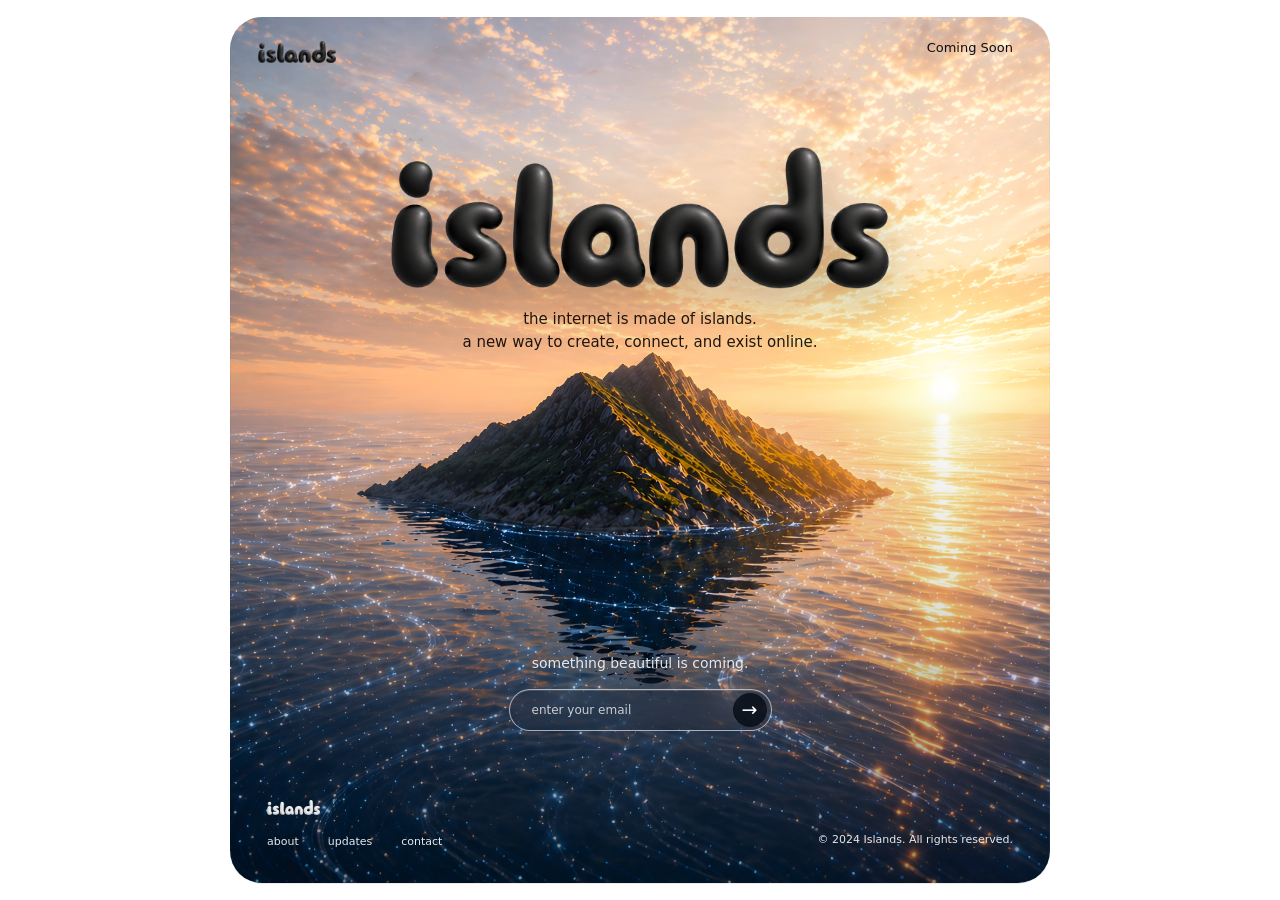
==== index.html @ f70320a6 "Create islands landing page" ====
<!doctype html>
<html lang="en">
  <head>
    <meta charset="UTF-8" />
    <meta name="viewport" content="width=device-width, initial-scale=1.0" />
    <title>islands - Coming Soon</title>
    <meta
      name="description"
      content="The internet is made of islands. A new way to create, connect, and exist online."
    />
    <link rel="preload" as="image" href="./islands-bg-optimized.jpg" />
    <link rel="preload" as="image" href="./islands-word.png" />
    <link rel="stylesheet" href="./styles.css" />
  </head>
  <body>
    <main class="stage" aria-labelledby="hero-title">
      <div class="hero-bg" aria-hidden="true"></div>

      <header class="site-header">
        <img class="header-mark" src="./islands-word.png" alt="islands" />
        <p>Coming Soon</p>
      </header>

      <section class="hero">
        <img id="hero-title" class="hero-wordmark" src="./islands-word.png" alt="islands" />
        <div class="intro-copy">
          <p>the internet is made of islands.</p>
          <p>a new way to create, connect, and exist online.</p>
        </div>
      </section>

      <section class="signup" aria-label="Email updates">
        <p>something beautiful is coming.</p>
        <form onsubmit="event.preventDefault(); this.dataset.sent = 'true';">
          <label class="sr-only" for="email">Email address</label>
          <input id="email" name="email" type="email" placeholder="enter your email" autocomplete="email" />
          <button type="submit" aria-label="Join the waitlist">
            <span aria-hidden="true">→</span>
          </button>
        </form>
      </section>

      <footer class="site-footer">
        <div>
          <img class="footer-mark" src="./islands-word_white.png" alt="islands" />
          <nav aria-label="Footer">
            <a href="#about">about</a>
            <a href="#updates">updates</a>
            <a href="mailto:hello@islands.bio">contact</a>
          </nav>
        </div>
        <p>© 2024 Islands. All rights reserved.</p>
      </footer>
    </main>
  </body>
</html>
---- styles.css ----
:root {
  --ink: #0c0d11;
  --white: #fff;
  --soft-white: rgba(255, 255, 255, 0.86);
  --line: rgba(255, 255, 255, 0.62);
}

* {
  box-sizing: border-box;
}

html,
body {
  min-height: 100%;
  margin: 0;
}

body {
  min-height: 100svh;
  display: grid;
  place-items: center;
  padding: 17px;
  color: var(--ink);
  background: var(--white);
  font-family: Inter, ui-sans-serif, system-ui, -apple-system, BlinkMacSystemFont, "Segoe UI", sans-serif;
  letter-spacing: 0;
}

a {
  color: inherit;
  text-decoration: none;
}

.stage {
  position: relative;
  width: min(820px, calc(100vw - 74px));
  min-height: min(1000px, calc(100svh - 34px));
  overflow: hidden;
  isolation: isolate;
  border-radius: 32px;
  display: grid;
  grid-template-rows: auto 1fr auto auto;
  padding: 31px 37px 35px;
  box-shadow: 0 1px 0 rgba(9, 12, 16, 0.08);
}

.hero-bg {
  position: absolute;
  inset: 0;
  z-index: -2;
  background-image: url("./islands-bg-optimized.jpg");
  background-size: cover;
  background-position: 50% 56%;
  filter: saturate(1.02) contrast(1.01);
}

.hero-bg::after {
  content: "";
  position: absolute;
  inset: 0;
  z-index: 1;
  background:
    linear-gradient(to bottom, rgba(255, 255, 255, 0.03), transparent 42%, rgba(0, 8, 18, 0.11) 66%, rgba(0, 8, 18, 0.48) 100%),
    radial-gradient(circle at 72% 17%, rgba(255, 230, 180, 0.12), transparent 34%);
  pointer-events: none;
}

.site-header,
.site-footer {
  display: flex;
  align-items: flex-start;
  justify-content: space-between;
  gap: 24px;
}

.site-header {
  font-size: 13px;
  line-height: 1;
  transform: translateY(-7px);
}

.site-header p,
.site-footer p,
.signup p,
.intro-copy p {
  margin: 0;
}

.header-mark {
  width: 78px;
  height: auto;
  display: block;
  transform: translateX(-9px);
}

.hero {
  align-self: start;
  justify-self: center;
  width: 100%;
  padding-top: clamp(72px, 8.6svh, 94px);
  text-align: center;
}

.hero-wordmark {
  width: min(500px, 60vw);
  height: auto;
  display: block;
  margin: 0 auto;
  filter: drop-shadow(0 18px 24px rgba(0, 0, 0, 0.24));
}

.intro-copy {
  margin-top: 19px;
  font-size: 15px;
  line-height: 1.55;
  color: rgba(0, 0, 0, 0.88);
}

.signup {
  justify-self: center;
  align-self: end;
  width: min(263px, 100%);
  margin-bottom: 69px;
  color: var(--soft-white);
  text-align: center;
  font-size: 14px;
  line-height: 1.2;
  text-shadow: 0 1px 18px rgba(0, 0, 0, 0.42);
}

.signup form {
  height: 42px;
  margin-top: 17px;
  padding: 4px;
  display: flex;
  align-items: center;
  border: 1px solid var(--line);
  border-radius: 999px;
  background: rgba(5, 17, 30, 0.21);
  box-shadow: inset 0 1px 0 rgba(255, 255, 255, 0.14);
  backdrop-filter: blur(14px);
}

.signup input {
  min-width: 0;
  flex: 1;
  height: 100%;
  border: 0;
  outline: 0;
  padding: 0 18px;
  color: var(--white);
  background: transparent;
  font: inherit;
  font-size: 12px;
}

.signup input::placeholder {
  color: rgba(255, 255, 255, 0.75);
}

.signup button {
  width: 34px;
  height: 34px;
  border: 0;
  border-radius: 50%;
  display: grid;
  place-items: center;
  flex: 0 0 auto;
  color: var(--white);
  background: rgba(3, 9, 18, 0.78);
  font: inherit;
  font-size: 19px;
  line-height: 1;
  cursor: pointer;
  transition: transform 160ms ease, background-color 160ms ease;
}

.signup button:hover,
.signup button:focus-visible {
  transform: translateX(2px);
  background: rgba(3, 9, 18, 0.95);
}

.site-footer {
  color: var(--white);
  font-size: 11px;
  line-height: 1.1;
}

.footer-mark {
  width: 53px;
  height: auto;
  display: block;
  margin-bottom: 21px;
}

.site-footer nav {
  display: flex;
  align-items: center;
  gap: 29px;
}

.site-footer a,
.site-footer p {
  color: rgba(255, 255, 255, 0.9);
}

.site-footer a:hover,
.site-footer a:focus-visible {
  color: var(--white);
}

.site-footer > p {
  align-self: end;
  margin-bottom: 2px;
}

.sr-only {
  position: absolute;
  width: 1px;
  height: 1px;
  padding: 0;
  overflow: hidden;
  white-space: nowrap;
  clip: rect(0, 0, 0, 0);
  border: 0;
}

@media (max-width: 700px) {
  body {
    padding: 12px;
  }

  .stage {
    width: calc(100vw - 24px);
    min-height: calc(100svh - 24px);
    border-radius: 26px;
    padding: 24px 26px 29px;
  }

  .hero-bg {
    background-position: 50% 50%;
  }

  .header-mark {
    width: 78px;
  }

  .site-header {
    font-size: 12px;
  }

  .hero {
    padding-top: 13svh;
  }

  .hero-wordmark {
    width: min(440px, 80vw);
  }

  .intro-copy {
    margin-top: 18px;
    font-size: 14px;
  }

  .signup {
    margin-bottom: 46px;
  }

  .site-footer {
    display: grid;
    gap: 18px;
  }

  .footer-mark {
    margin-bottom: 17px;
  }

  .site-footer nav {
    gap: 24px;
  }

  .site-footer > p {
    justify-self: start;
  }
}

@media (max-height: 760px) {
  .hero {
    padding-top: 10svh;
  }

  .signup {
    margin-bottom: 36px;
  }
}
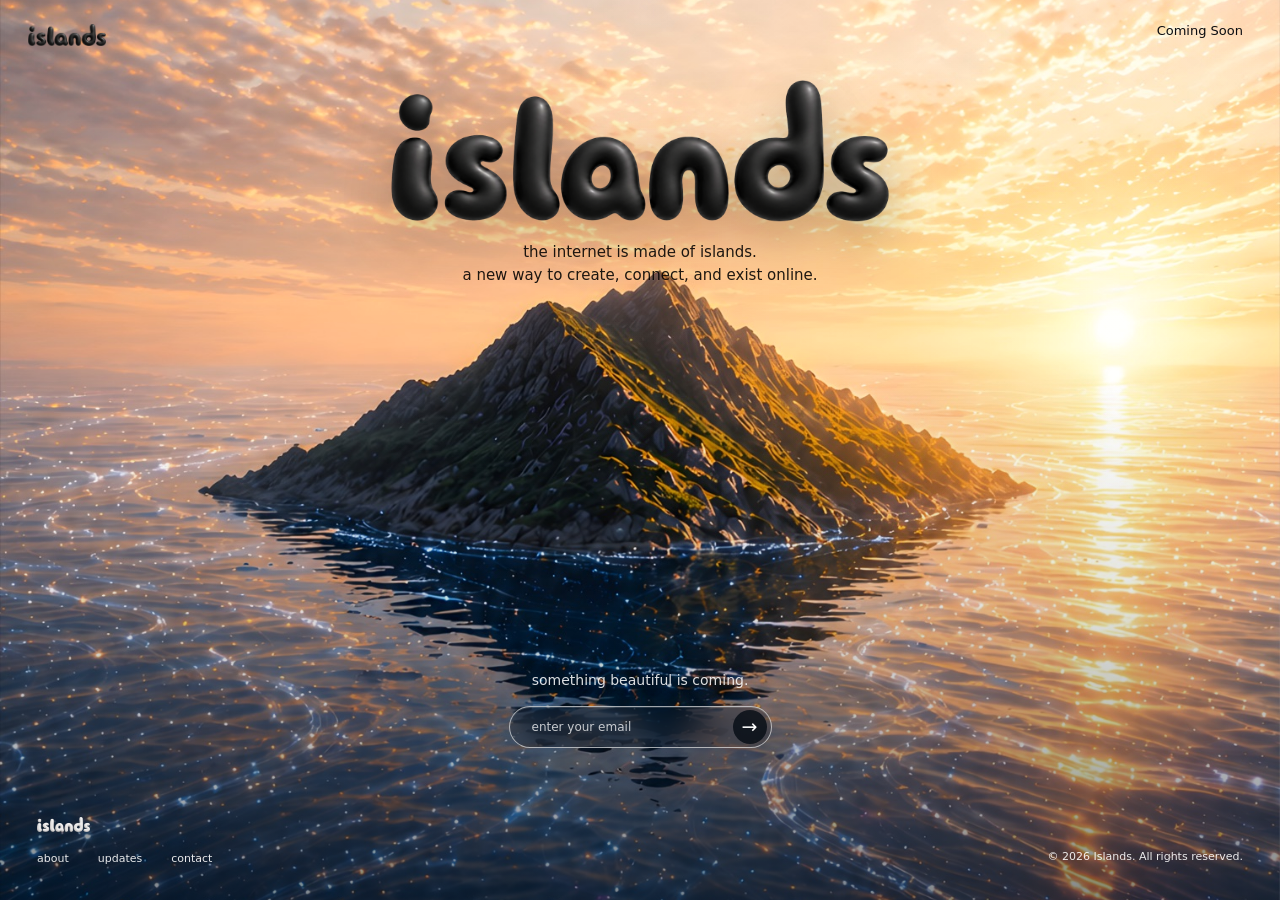
==== commit e4d9f9b7: "Adjust full-screen landing layout" ====
--- a/index.html
+++ b/index.html
@@ -49,7 +49,7 @@
             <a href="mailto:hello@islands.bio">contact</a>
           </nav>
         </div>
-        <p>© 2024 Islands. All rights reserved.</p>
+        <p>© 2026 Islands. All rights reserved.</p>
       </footer>
     </main>
   </body>
--- a/styles.css
+++ b/styles.css
@@ -19,7 +19,7 @@
   min-height: 100svh;
   display: grid;
   place-items: center;
-  padding: 17px;
+  padding: 0;
   color: var(--ink);
   background: var(--white);
   font-family: Inter, ui-sans-serif, system-ui, -apple-system, BlinkMacSystemFont, "Segoe UI", sans-serif;
@@ -33,11 +33,11 @@
 
 .stage {
   position: relative;
-  width: min(820px, calc(100vw - 74px));
-  min-height: min(1000px, calc(100svh - 34px));
+  width: 100vw;
+  min-height: 100svh;
   overflow: hidden;
   isolation: isolate;
-  border-radius: 32px;
+  border-radius: 0;
   display: grid;
   grid-template-rows: auto 1fr auto auto;
   padding: 31px 37px 35px;
@@ -97,7 +97,7 @@
   align-self: start;
   justify-self: center;
   width: 100%;
-  padding-top: clamp(72px, 8.6svh, 94px);
+  padding-top: clamp(22px, calc(8.6svh - 50px), 44px);
   text-align: center;
 }
 
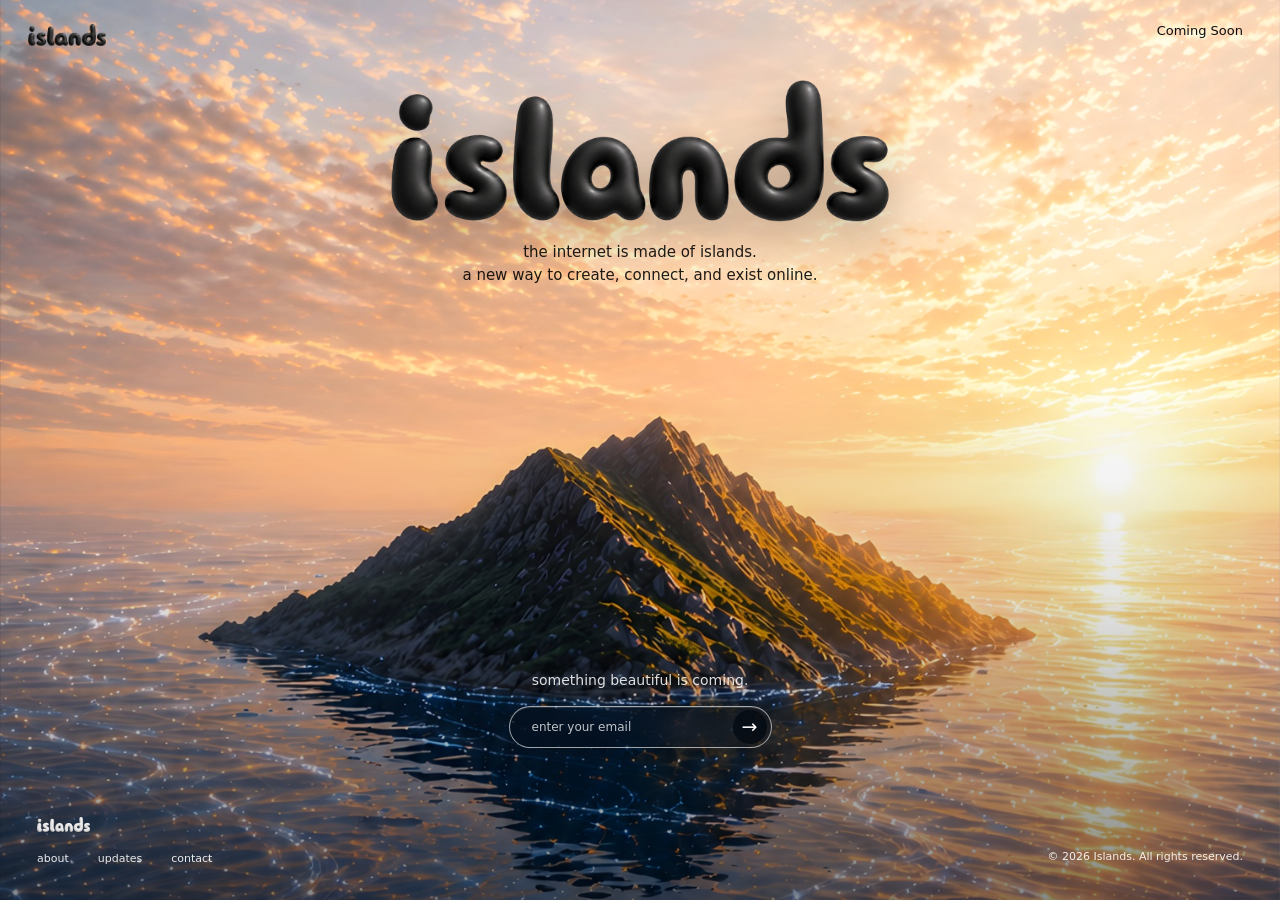
==== commit d1945703: "Add about page" ====
--- a/index.html
+++ b/index.html
@@ -44,7 +44,7 @@
         <div>
           <img class="footer-mark" src="./islands-word_white.png" alt="islands" />
           <nav aria-label="Footer">
-            <a href="#about">about</a>
+            <a href="./about.html">about</a>
             <a href="#updates">updates</a>
             <a href="mailto:hello@islands.bio">contact</a>
           </nav>
--- a/styles.css
+++ b/styles.css
@@ -50,7 +50,7 @@
   z-index: -2;
   background-image: url("./islands-bg-optimized.jpg");
   background-size: cover;
-  background-position: 50% 56%;
+  background-position: 50% 43%;
   filter: saturate(1.02) contrast(1.01);
 }
 
@@ -114,6 +114,7 @@
   font-size: 15px;
   line-height: 1.55;
   color: rgba(0, 0, 0, 0.88);
+  text-shadow: 0 1px 18px rgba(255, 255, 255, 0.34);
 }
 
 .signup {
@@ -294,3 +295,376 @@
     margin-bottom: 36px;
   }
 }
+
+.about-body {
+  display: block;
+  min-height: 100svh;
+  padding: 0;
+  color: rgba(255, 255, 255, 0.9);
+  background: #06111c;
+}
+
+.about-bg {
+  position: fixed;
+  inset: 0;
+  z-index: -2;
+  background-image: url("./islands-bg-optimized.jpg");
+  background-size: cover;
+  background-position: 50% 34%;
+  filter: saturate(0.95) contrast(0.98);
+}
+
+.about-bg::after {
+  content: "";
+  position: absolute;
+  inset: 0;
+  background:
+    linear-gradient(180deg, rgba(3, 9, 17, 0.44), rgba(3, 9, 17, 0.72) 42%, #06111c 100%),
+    radial-gradient(circle at 72% 9%, rgba(255, 217, 168, 0.24), transparent 34%);
+}
+
+.about-nav,
+.about-footer {
+  width: min(1160px, calc(100% - 48px));
+  margin: 0 auto;
+  display: flex;
+  align-items: center;
+  justify-content: space-between;
+  gap: 24px;
+}
+
+.about-nav {
+  padding: 28px 0;
+}
+
+.about-nav > a:last-child,
+.about-footer > a:last-child,
+.about-home-link {
+  color: rgba(255, 255, 255, 0.78);
+  font-size: 14px;
+}
+
+.about-nav > a:last-child:hover,
+.about-footer > a:last-child:hover,
+.about-home-link:hover {
+  color: #fff;
+}
+
+.about-brand {
+  display: inline-flex;
+  align-items: baseline;
+  gap: 2px;
+  color: #fff;
+  font-weight: 650;
+  line-height: 1;
+}
+
+.about-brand img {
+  width: 91px;
+  height: auto;
+  display: block;
+  filter: drop-shadow(0 9px 24px rgba(0, 0, 0, 0.22));
+}
+
+.about-brand span {
+  font-size: 16px;
+  transform: translateY(-3px);
+}
+
+.about-page {
+  width: min(1120px, calc(100% - 48px));
+  margin: 0 auto;
+  padding: clamp(58px, 8vw, 112px) 0 88px;
+}
+
+.about-hero,
+.about-section {
+  width: min(720px, 100%);
+}
+
+.about-hero {
+  min-height: min(720px, calc(100svh - 98px));
+  display: grid;
+  align-content: center;
+  padding-bottom: 72px;
+}
+
+.about-kicker,
+.web-label {
+  margin: 0 0 16px;
+  color: rgba(255, 255, 255, 0.62);
+  font-size: 13px;
+  letter-spacing: 0.08em;
+  text-transform: uppercase;
+}
+
+.about-hero h1,
+.about-section h2 {
+  margin: 0;
+  color: #fff;
+  font-weight: 650;
+  letter-spacing: 0;
+}
+
+.about-hero h1 {
+  max-width: 680px;
+  font-size: clamp(46px, 7vw, 88px);
+  line-height: 0.96;
+}
+
+.about-lede,
+.about-copy,
+.closing-cta > p {
+  color: rgba(255, 255, 255, 0.82);
+  font-size: clamp(18px, 2vw, 22px);
+  line-height: 1.58;
+}
+
+.about-lede {
+  margin-top: 32px;
+  max-width: 700px;
+}
+
+.about-lede p,
+.about-copy p {
+  margin: 0;
+}
+
+.about-lede p + p,
+.about-copy p + p {
+  margin-top: 18px;
+}
+
+.about-actions {
+  margin-top: 36px;
+  display: flex;
+  align-items: center;
+  gap: 22px;
+  flex-wrap: wrap;
+}
+
+.about-button,
+.about-form button {
+  border: 1px solid rgba(255, 255, 255, 0.34);
+  border-radius: 999px;
+  color: #08101b;
+  background: rgba(255, 255, 255, 0.88);
+  box-shadow: 0 22px 60px rgba(0, 0, 0, 0.2);
+  font: inherit;
+  font-size: 14px;
+  cursor: pointer;
+}
+
+.about-button {
+  display: inline-flex;
+  align-items: center;
+  min-height: 44px;
+  padding: 0 22px;
+}
+
+.about-section {
+  margin-top: clamp(96px, 13vw, 156px);
+}
+
+.about-section h2 {
+  font-size: clamp(32px, 4vw, 52px);
+  line-height: 1.04;
+}
+
+.about-copy,
+.about-list,
+.closing-cta > p,
+.about-form {
+  margin-top: 28px;
+}
+
+.about-divider {
+  width: 100%;
+  height: 1px;
+  margin: 44px 0;
+  background: linear-gradient(90deg, transparent, rgba(255, 255, 255, 0.34), transparent);
+}
+
+.about-section-wide {
+  width: 100%;
+}
+
+.about-section-heading {
+  width: min(720px, 100%);
+}
+
+.web-cards {
+  margin-top: 34px;
+  display: grid;
+  grid-template-columns: repeat(3, minmax(0, 1fr));
+  gap: 14px;
+}
+
+.web-card {
+  min-height: 260px;
+  padding: 24px;
+  border: 1px solid rgba(255, 255, 255, 0.16);
+  border-radius: 8px;
+  background:
+    linear-gradient(180deg, rgba(255, 255, 255, 0.13), rgba(255, 255, 255, 0.055)),
+    rgba(6, 17, 28, 0.4);
+  box-shadow: 0 24px 80px rgba(0, 0, 0, 0.18);
+  backdrop-filter: blur(18px);
+}
+
+.web-card h3 {
+  margin: 0;
+  color: #fff;
+  font-size: 24px;
+  line-height: 1.1;
+}
+
+.web-card p:last-child {
+  margin: 18px 0 0;
+  color: rgba(255, 255, 255, 0.74);
+  font-size: 16px;
+  line-height: 1.55;
+}
+
+.about-list {
+  display: grid;
+  gap: 14px;
+  padding: 0;
+  list-style: none;
+  color: rgba(255, 255, 255, 0.84);
+  font-size: clamp(17px, 1.8vw, 20px);
+  line-height: 1.45;
+}
+
+.about-list li {
+  position: relative;
+  padding-left: 28px;
+}
+
+.about-list li::before {
+  content: "";
+  position: absolute;
+  left: 0;
+  top: 0.68em;
+  width: 9px;
+  height: 9px;
+  border-radius: 50%;
+  background: rgba(255, 255, 255, 0.68);
+  box-shadow: 0 0 22px rgba(116, 210, 255, 0.44);
+}
+
+.compact-list {
+  grid-template-columns: repeat(2, minmax(0, 1fr));
+}
+
+.closing-cta {
+  padding: 36px;
+  border: 1px solid rgba(255, 255, 255, 0.18);
+  border-radius: 8px;
+  background:
+    linear-gradient(135deg, rgba(255, 255, 255, 0.15), rgba(255, 255, 255, 0.06)),
+    rgba(5, 16, 28, 0.42);
+  backdrop-filter: blur(18px);
+}
+
+.closing-cta > p {
+  margin-bottom: 0;
+}
+
+.about-form {
+  display: flex;
+  align-items: center;
+  gap: 10px;
+  max-width: 520px;
+}
+
+.about-form input {
+  min-width: 0;
+  flex: 1;
+  height: 48px;
+  border: 1px solid rgba(255, 255, 255, 0.28);
+  border-radius: 999px;
+  outline: 0;
+  padding: 0 18px;
+  color: #fff;
+  background: rgba(2, 10, 18, 0.34);
+  font: inherit;
+  font-size: 14px;
+}
+
+.about-form input::placeholder {
+  color: rgba(255, 255, 255, 0.62);
+}
+
+.about-form button {
+  height: 48px;
+  padding: 0 20px;
+  white-space: nowrap;
+}
+
+.about-footer {
+  padding: 0 0 34px;
+}
+
+@media (max-width: 820px) {
+  .about-nav,
+  .about-footer,
+  .about-page {
+    width: min(100% - 34px, 720px);
+  }
+
+  .about-page {
+    padding-top: 54px;
+  }
+
+  .about-hero {
+    min-height: auto;
+    padding: 62px 0 24px;
+  }
+
+  .web-cards,
+  .compact-list {
+    grid-template-columns: 1fr;
+  }
+
+  .web-card {
+    min-height: auto;
+  }
+
+  .about-form {
+    display: grid;
+  }
+
+  .about-form button,
+  .about-form input {
+    width: 100%;
+  }
+}
+
+@media (max-width: 520px) {
+  .about-brand img {
+    width: 78px;
+  }
+
+  .about-brand span {
+    font-size: 14px;
+  }
+
+  .about-hero h1 {
+    font-size: 42px;
+  }
+
+  .about-lede,
+  .about-copy,
+  .closing-cta > p {
+    font-size: 17px;
+  }
+
+  .about-section {
+    margin-top: 88px;
+  }
+
+  .closing-cta {
+    padding: 26px;
+  }
+}
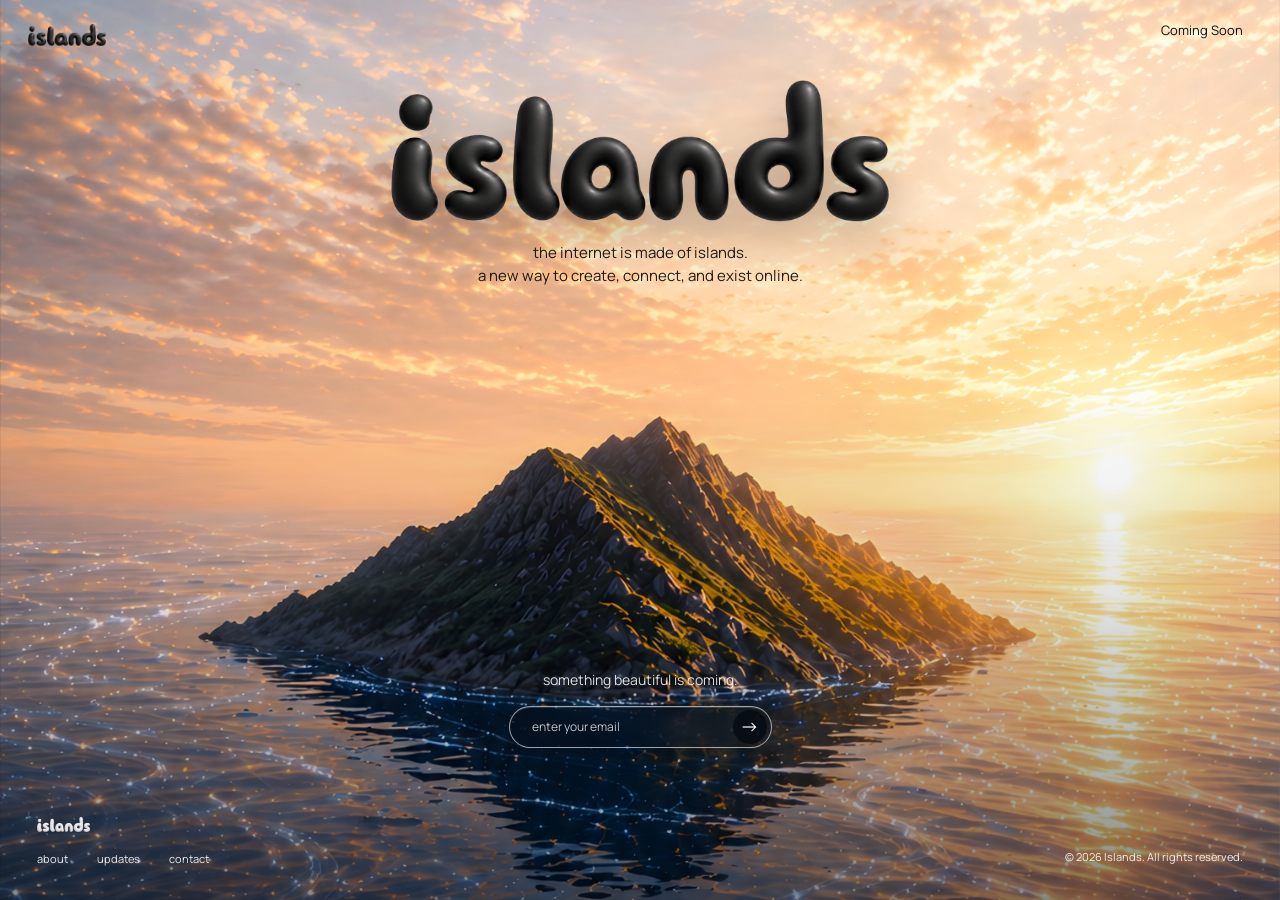
==== commit 8d9e3c3f: "Apply taste polish" ====
--- a/index.html
+++ b/index.html
@@ -8,11 +8,25 @@
       name="description"
       content="The internet is made of islands. A new way to create, connect, and exist online."
     />
+    <meta property="og:title" content="islands.bio" />
+    <meta
+      property="og:description"
+      content="A new way to create, connect, and exist online."
+    />
+    <meta property="og:image" content="https://islands-bio.pages.dev/islands-bg-optimized.jpg" />
+    <link rel="icon" href="./islands-word.png" type="image/png" />
     <link rel="preload" as="image" href="./islands-bg-optimized.jpg" />
     <link rel="preload" as="image" href="./islands-word.png" />
+    <link rel="preconnect" href="https://fonts.googleapis.com" />
+    <link rel="preconnect" href="https://fonts.gstatic.com" crossorigin />
+    <link
+      href="https://fonts.googleapis.com/css2?family=Manrope:wght@400;500;600;700&family=Newsreader:opsz,wght@6..72,500;6..72,600&display=swap"
+      rel="stylesheet"
+    />
     <link rel="stylesheet" href="./styles.css" />
   </head>
   <body>
+    <a class="skip-link" href="#hero-title">Skip to content</a>
     <main class="stage" aria-labelledby="hero-title">
       <div class="hero-bg" aria-hidden="true"></div>
 
@@ -33,10 +47,19 @@
         <p>something beautiful is coming.</p>
         <form onsubmit="event.preventDefault(); this.dataset.sent = 'true';">
           <label class="sr-only" for="email">Email address</label>
-          <input id="email" name="email" type="email" placeholder="enter your email" autocomplete="email" />
+          <input
+            id="email"
+            name="email"
+            type="email"
+            placeholder="enter your email"
+            autocomplete="email"
+            required
+            aria-describedby="landing-form-status"
+          />
           <button type="submit" aria-label="Join the waitlist">
             <span aria-hidden="true">→</span>
           </button>
+          <span id="landing-form-status" class="form-status" aria-live="polite">you’re on the shore.</span>
         </form>
       </section>
 
@@ -45,7 +68,7 @@
           <img class="footer-mark" src="./islands-word_white.png" alt="islands" />
           <nav aria-label="Footer">
             <a href="./about.html">about</a>
-            <a href="#updates">updates</a>
+            <a href="#email">updates</a>
             <a href="mailto:hello@islands.bio">contact</a>
           </nav>
         </div>
--- a/styles.css
+++ b/styles.css
@@ -1,8 +1,11 @@
 :root {
   --ink: #0c0d11;
+  --deep: #06111c;
   --white: #fff;
   --soft-white: rgba(255, 255, 255, 0.86);
   --line: rgba(255, 255, 255, 0.62);
+  --font-sans: "Manrope", "Avenir Next", "Helvetica Neue", Arial, sans-serif;
+  --font-serif: "Newsreader", Georgia, serif;
 }
 
 * {
@@ -13,6 +16,7 @@
 body {
   min-height: 100%;
   margin: 0;
+  scroll-behavior: smooth;
 }
 
 body {
@@ -22,13 +26,52 @@
   padding: 0;
   color: var(--ink);
   background: var(--white);
-  font-family: Inter, ui-sans-serif, system-ui, -apple-system, BlinkMacSystemFont, "Segoe UI", sans-serif;
+  font-family: var(--font-sans);
   letter-spacing: 0;
 }
 
 a {
   color: inherit;
   text-decoration: none;
+}
+
+a,
+button,
+input {
+  transition:
+    color 220ms cubic-bezier(0.16, 1, 0.3, 1),
+    background-color 220ms cubic-bezier(0.16, 1, 0.3, 1),
+    border-color 220ms cubic-bezier(0.16, 1, 0.3, 1),
+    opacity 220ms cubic-bezier(0.16, 1, 0.3, 1),
+    transform 220ms cubic-bezier(0.16, 1, 0.3, 1);
+}
+
+a:focus-visible,
+button:focus-visible,
+input:focus-visible {
+  outline: 2px solid rgba(255, 255, 255, 0.86);
+  outline-offset: 4px;
+}
+
+button:active,
+.about-button:active {
+  transform: scale(0.98);
+}
+
+.skip-link {
+  position: fixed;
+  left: 18px;
+  top: 18px;
+  z-index: 5;
+  padding: 10px 14px;
+  border-radius: 6px;
+  color: #07121d;
+  background: rgba(255, 255, 255, 0.92);
+  transform: translateY(-72px);
+}
+
+.skip-link:focus {
+  transform: translateY(0);
 }
 
 .stage {
@@ -130,6 +173,7 @@
 }
 
 .signup form {
+  position: relative;
   height: 42px;
   margin-top: 17px;
   padding: 4px;
@@ -182,6 +226,24 @@
   background: rgba(3, 9, 18, 0.95);
 }
 
+.form-status {
+  position: absolute;
+  left: 50%;
+  top: calc(100% + 12px);
+  width: max-content;
+  max-width: 100%;
+  color: rgba(255, 255, 255, 0.78);
+  font-size: 12px;
+  opacity: 0;
+  pointer-events: none;
+  transform: translateX(-50%) translateY(-4px);
+}
+
+form[data-sent="true"] .form-status {
+  opacity: 1;
+  transform: translateX(-50%) translateY(0);
+}
+
 .site-footer {
   color: var(--white);
   font-size: 11px;
@@ -301,7 +363,21 @@
   min-height: 100svh;
   padding: 0;
   color: rgba(255, 255, 255, 0.9);
-  background: #06111c;
+  background: var(--deep);
+}
+
+.about-body::after {
+  content: "";
+  position: fixed;
+  inset: 0;
+  z-index: -1;
+  pointer-events: none;
+  opacity: 0.1;
+  background-image:
+    linear-gradient(115deg, transparent 0%, rgba(255, 255, 255, 0.08) 44%, transparent 68%),
+    radial-gradient(circle at 20% 20%, rgba(255, 255, 255, 0.06) 0 1px, transparent 1px);
+  background-size: auto, 4px 4px;
+  mix-blend-mode: soft-light;
 }
 
 .about-bg {
@@ -319,7 +395,7 @@
   position: absolute;
   inset: 0;
   background:
-    linear-gradient(180deg, rgba(3, 9, 17, 0.44), rgba(3, 9, 17, 0.72) 42%, #06111c 100%),
+    linear-gradient(180deg, rgba(3, 9, 17, 0.44), rgba(3, 9, 17, 0.72) 42%, var(--deep) 100%),
     radial-gradient(circle at 72% 9%, rgba(255, 217, 168, 0.24), transparent 34%);
 }
 
@@ -402,14 +478,16 @@
 .about-section h2 {
   margin: 0;
   color: #fff;
-  font-weight: 650;
-  letter-spacing: 0;
+  font-family: var(--font-serif);
+  font-weight: 600;
+  letter-spacing: -0.035em;
+  text-wrap: balance;
 }
 
 .about-hero h1 {
   max-width: 680px;
-  font-size: clamp(46px, 7vw, 88px);
-  line-height: 0.96;
+  font-size: clamp(48px, 6.6vw, 84px);
+  line-height: 0.98;
 }
 
 .about-lede,
@@ -418,6 +496,7 @@
   color: rgba(255, 255, 255, 0.82);
   font-size: clamp(18px, 2vw, 22px);
   line-height: 1.58;
+  text-wrap: pretty;
 }
 
 .about-lede {
@@ -446,13 +525,19 @@
 .about-button,
 .about-form button {
   border: 1px solid rgba(255, 255, 255, 0.34);
-  border-radius: 999px;
+  border-radius: 7px;
   color: #08101b;
   background: rgba(255, 255, 255, 0.88);
-  box-shadow: 0 22px 60px rgba(0, 0, 0, 0.2);
+  box-shadow: 0 20px 56px rgba(4, 16, 28, 0.2);
   font: inherit;
   font-size: 14px;
+  font-weight: 600;
   cursor: pointer;
+}
+
+.about-button:hover,
+.about-form button:hover {
+  background: #fff;
 }
 
 .about-button {
@@ -467,8 +552,8 @@
 }
 
 .about-section h2 {
-  font-size: clamp(32px, 4vw, 52px);
-  line-height: 1.04;
+  font-size: clamp(36px, 4.6vw, 60px);
+  line-height: 1;
 }
 
 .about-copy,
@@ -496,20 +581,31 @@
 .web-cards {
   margin-top: 34px;
   display: grid;
-  grid-template-columns: repeat(3, minmax(0, 1fr));
+  grid-template-columns: minmax(0, 0.8fr) minmax(0, 1.16fr) minmax(0, 0.92fr);
+  align-items: stretch;
   gap: 14px;
 }
 
 .web-card {
-  min-height: 260px;
+  min-height: 244px;
   padding: 24px;
   border: 1px solid rgba(255, 255, 255, 0.16);
   border-radius: 8px;
   background:
     linear-gradient(180deg, rgba(255, 255, 255, 0.13), rgba(255, 255, 255, 0.055)),
     rgba(6, 17, 28, 0.4);
-  box-shadow: 0 24px 80px rgba(0, 0, 0, 0.18);
+  box-shadow:
+    inset 0 1px 0 rgba(255, 255, 255, 0.1),
+    0 24px 80px rgba(4, 16, 28, 0.2);
   backdrop-filter: blur(18px);
+}
+
+.web-card-large {
+  transform: translateY(28px);
+}
+
+.web-card-own {
+  transform: translateY(-14px);
 }
 
 .web-card h3 {
@@ -548,9 +644,9 @@
   top: 0.68em;
   width: 9px;
   height: 9px;
-  border-radius: 50%;
   background: rgba(255, 255, 255, 0.68);
-  box-shadow: 0 0 22px rgba(116, 210, 255, 0.44);
+  box-shadow: 0 0 18px rgba(255, 218, 166, 0.3);
+  transform: rotate(45deg);
 }
 
 .compact-list {
@@ -564,6 +660,9 @@
   background:
     linear-gradient(135deg, rgba(255, 255, 255, 0.15), rgba(255, 255, 255, 0.06)),
     rgba(5, 16, 28, 0.42);
+  box-shadow:
+    inset 0 1px 0 rgba(255, 255, 255, 0.1),
+    0 24px 80px rgba(4, 16, 28, 0.18);
   backdrop-filter: blur(18px);
 }
 
@@ -573,9 +672,29 @@
 
 .about-form {
   display: flex;
-  align-items: center;
+  align-items: end;
   gap: 10px;
   max-width: 520px;
+  position: relative;
+}
+
+.about-field {
+  flex: 1;
+}
+
+.about-field label {
+  display: block;
+  margin-bottom: 9px;
+  color: rgba(255, 255, 255, 0.8);
+  font-size: 13px;
+  font-weight: 600;
+}
+
+.about-field p {
+  margin: 8px 0 0;
+  color: rgba(255, 255, 255, 0.58);
+  font-size: 12px;
+  line-height: 1.35;
 }
 
 .about-form input {
@@ -583,7 +702,7 @@
   flex: 1;
   height: 48px;
   border: 1px solid rgba(255, 255, 255, 0.28);
-  border-radius: 999px;
+  border-radius: 7px;
   outline: 0;
   padding: 0 18px;
   color: #fff;
@@ -602,8 +721,50 @@
   white-space: nowrap;
 }
 
+.about-form .form-status {
+  left: 0;
+  top: calc(100% + 13px);
+  transform: translateY(-4px);
+}
+
+.about-form[data-sent="true"] .form-status {
+  transform: translateY(0);
+}
+
 .about-footer {
   padding: 0 0 34px;
+}
+
+.not-found-page {
+  width: min(720px, calc(100% - 48px));
+  min-height: calc(100svh - 98px);
+  margin: 0 auto;
+  display: grid;
+  align-content: center;
+  padding-bottom: 90px;
+}
+
+.not-found-page h1 {
+  margin: 0;
+  color: #fff;
+  font-family: var(--font-serif);
+  font-size: clamp(48px, 7vw, 88px);
+  font-weight: 600;
+  line-height: 0.98;
+  letter-spacing: -0.035em;
+  text-wrap: balance;
+}
+
+.not-found-page > p:not(.about-kicker) {
+  max-width: 520px;
+  margin: 28px 0 34px;
+  color: rgba(255, 255, 255, 0.82);
+  font-size: clamp(18px, 2vw, 22px);
+  line-height: 1.58;
+}
+
+.not-found-page .about-button {
+  justify-self: start;
 }
 
 @media (max-width: 820px) {
@@ -627,6 +788,11 @@
     grid-template-columns: 1fr;
   }
 
+  .web-card-large,
+  .web-card-own {
+    transform: none;
+  }
+
   .web-card {
     min-height: auto;
   }
@@ -638,6 +804,10 @@
   .about-form button,
   .about-form input {
     width: 100%;
+  }
+
+  .about-form .form-status {
+    width: max-content;
   }
 }
 
